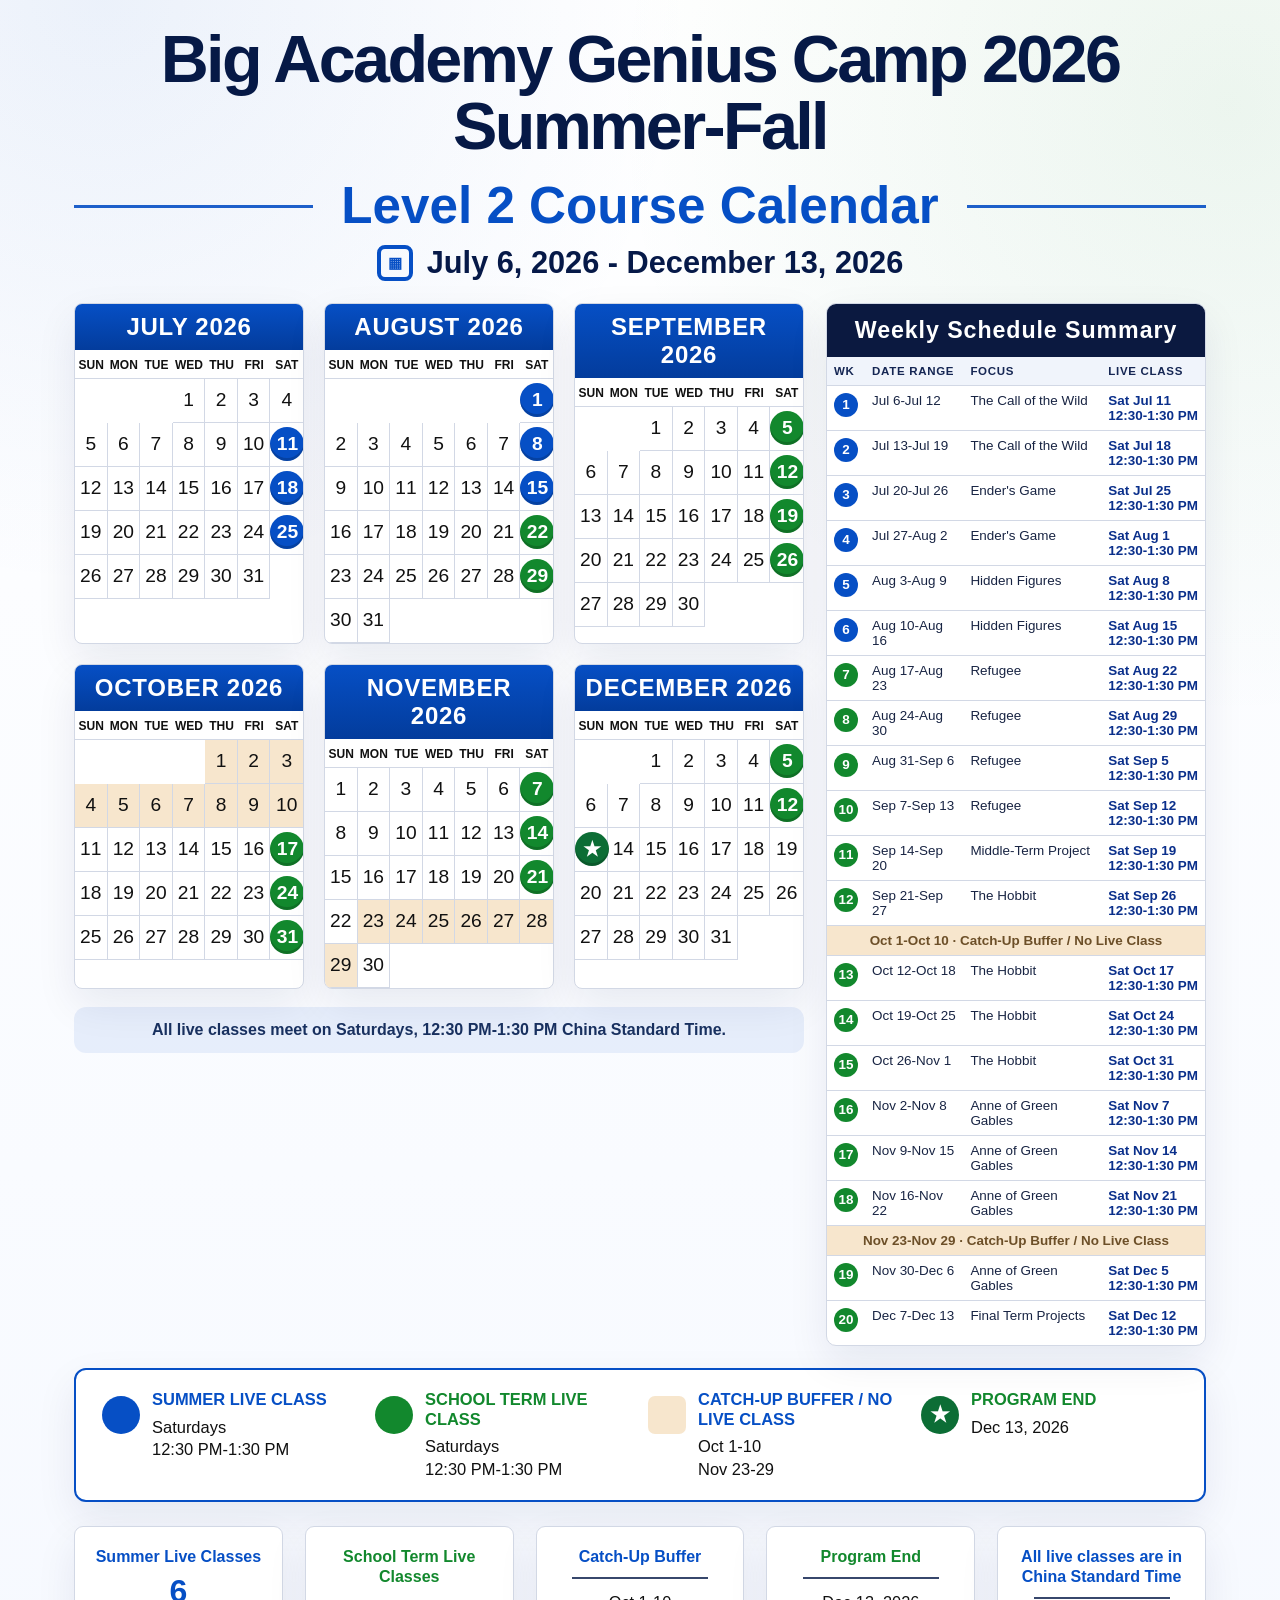
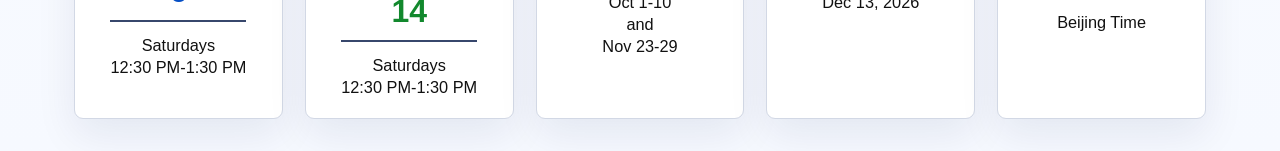
==== assets/schedules/level2-course-calendar.html @ 4bcfdb61 "Add editable Level 2 course calendar" ====
<!doctype html>
<html lang="en">
<head>
  <meta charset="utf-8">
  <meta name="viewport" content="width=device-width, initial-scale=1">
  <title>Big Academy Genius Camp 2026 Summer-Fall · Level 2 Course Calendar</title>
  <style>
    :root {
      --ink: #061948;
      --blue: #064fc5;
      --blue-dark: #033c9c;
      --green: #12882d;
      --gold: #f3e4c7;
      --line: #d2d8e5;
      --soft: #f4f7fc;
      --paper: #ffffff;
    }

    * {
      box-sizing: border-box;
    }

    body {
      margin: 0;
      background:
        radial-gradient(circle at 8% 0%, rgba(7, 79, 197, 0.08), transparent 28%),
        radial-gradient(circle at 96% 6%, rgba(18, 136, 45, 0.08), transparent 30%),
        linear-gradient(180deg, #ffffff 0%, #f6f9ff 100%);
      color: var(--ink);
      font-family: Arial, "Noto Sans SC", sans-serif;
    }

    .page {
      width: min(1180px, 100%);
      margin: 0 auto;
      padding: 26px 24px 32px;
    }

    .masthead {
      text-align: center;
      margin-bottom: 22px;
    }

    h1 {
      margin: 0;
      font-size: clamp(2.25rem, 5.2vw, 4.65rem);
      line-height: 1;
      letter-spacing: -0.04em;
      color: #061946;
    }

    .level-title {
      display: grid;
      grid-template-columns: 1fr auto 1fr;
      gap: 28px;
      align-items: center;
      margin: 20px 0 12px;
      color: var(--blue);
      font-size: clamp(1.9rem, 4vw, 3.35rem);
      font-weight: 800;
      line-height: 1.05;
    }

    .level-title::before,
    .level-title::after {
      content: "";
      height: 3px;
      background: currentColor;
      opacity: 0.9;
    }

    .date-range {
      display: inline-flex;
      align-items: center;
      gap: 14px;
      font-size: clamp(1.15rem, 2.4vw, 2.05rem);
      font-weight: 800;
    }

    .calendar-icon {
      display: inline-grid;
      place-items: center;
      width: 36px;
      height: 36px;
      border: 4px solid var(--blue);
      border-radius: 8px;
      color: var(--blue);
      font-size: 0.92rem;
      line-height: 1;
    }

    .top-grid {
      display: grid;
      grid-template-columns: minmax(0, 1fr) 380px;
      gap: 22px;
      align-items: stretch;
    }

    .months-grid {
      display: grid;
      grid-template-columns: repeat(3, minmax(0, 1fr));
      gap: 20px;
    }

    .month-card,
    .schedule-panel,
    .legend,
    .stat-card {
      background: var(--paper);
      border: 1px solid var(--line);
      box-shadow: 0 16px 40px rgba(6, 25, 72, 0.08);
    }

    .month-card {
      overflow: hidden;
      border-radius: 8px;
    }

    .month-title {
      padding: 9px 10px;
      background: linear-gradient(180deg, var(--blue), var(--blue-dark));
      color: #fff;
      text-align: center;
      font-size: 1.5rem;
      font-weight: 900;
      letter-spacing: 0.03em;
    }

    .weekdays,
    .days {
      display: grid;
      grid-template-columns: repeat(7, minmax(0, 1fr));
    }

    .weekdays span {
      padding: 8px 0 6px;
      text-align: center;
      font-size: 0.75rem;
      font-weight: 800;
      color: #111;
      border-bottom: 1px solid var(--line);
    }

    .day {
      position: relative;
      display: grid;
      place-items: center;
      min-height: 44px;
      border-right: 1px solid var(--line);
      border-bottom: 1px solid var(--line);
      font-size: 1.2rem;
      color: #111;
    }

    .day:nth-child(7n) {
      border-right: 0;
    }

    .day.buffer {
      background: #f7e6cd;
    }

    .date-dot {
      display: inline-grid;
      place-items: center;
      width: 34px;
      height: 34px;
      border-radius: 999px;
      color: #fff;
      font-weight: 900;
      box-shadow: inset 0 -3px 0 rgba(0, 0, 0, 0.18);
    }

    .date-dot.blue {
      background: var(--blue);
    }

    .date-dot.green {
      background: var(--green);
    }

    .date-dot.end {
      background: #0c6d35;
      font-size: 1.25rem;
    }

    .schedule-panel {
      overflow: hidden;
      border-radius: 10px;
      align-self: stretch;
    }

    .schedule-title {
      padding: 13px 16px;
      background: #0b1940;
      color: #fff;
      text-align: center;
      font-size: 1.45rem;
      font-weight: 900;
      letter-spacing: 0.04em;
    }

    .schedule-table {
      width: 100%;
      border-collapse: collapse;
      font-size: 0.84rem;
    }

    .schedule-table th {
      padding: 8px 7px;
      background: #f0f4fb;
      color: #152653;
      text-align: left;
      font-size: 0.72rem;
      letter-spacing: 0.06em;
      text-transform: uppercase;
    }

    .schedule-table td {
      padding: 7px;
      border-top: 1px solid var(--line);
      vertical-align: top;
      color: #182443;
    }

    .schedule-table .week {
      width: 36px;
      text-align: center;
      color: #fff;
      font-weight: 900;
    }

    .week-pill {
      display: inline-grid;
      place-items: center;
      width: 24px;
      height: 24px;
      border-radius: 999px;
      background: var(--green);
    }

    .week-pill.blue {
      background: var(--blue);
    }

    .schedule-table .time {
      white-space: nowrap;
      font-weight: 800;
      color: #0a2f8b;
    }

    .buffer-row td {
      background: #f7e6cd;
      color: #6c4f28;
      font-weight: 800;
      text-align: center;
    }

    .calendar-layout-note {
      margin: 18px 0 0;
      padding: 14px 18px;
      border-radius: 12px;
      background: rgba(6, 79, 197, 0.08);
      color: #18305f;
      font-weight: 700;
      text-align: center;
    }

    .legend {
      display: grid;
      grid-template-columns: repeat(4, minmax(0, 1fr));
      gap: 16px;
      margin-top: 22px;
      padding: 20px 26px;
      border: 2px solid var(--blue);
      border-radius: 12px;
    }

    .legend-item {
      display: grid;
      grid-template-columns: auto 1fr;
      gap: 12px;
      align-items: start;
    }

    .legend-dot {
      width: 38px;
      height: 38px;
      margin-top: 3px;
      border-radius: 999px;
    }

    .legend-dot.blue {
      background: var(--blue);
    }

    .legend-dot.green {
      background: var(--green);
    }

    .legend-dot.buffer {
      border-radius: 7px;
      background: #f7e6cd;
    }

    .legend-dot.end {
      display: grid;
      place-items: center;
      background: #0c6d35;
      color: #fff;
      font-size: 1.35rem;
      font-weight: 900;
    }

    .legend-item strong {
      display: block;
      color: var(--blue);
      font-size: 1.03rem;
      line-height: 1.2;
      text-transform: uppercase;
    }

    .legend-item.green strong,
    .stat-card.green strong,
    .stat-card.green .stat-number {
      color: var(--green);
    }

    .legend-item span {
      display: block;
      margin-top: 6px;
      color: #111;
      font-size: 1.03rem;
      line-height: 1.35;
    }

    .stats {
      display: grid;
      grid-template-columns: repeat(5, minmax(0, 1fr));
      gap: 22px;
      margin-top: 24px;
    }

    .stat-card {
      min-height: 172px;
      padding: 20px 14px;
      border-radius: 9px;
      text-align: center;
    }

    .stat-card strong {
      display: block;
      color: var(--blue);
      font-size: 1rem;
      line-height: 1.25;
    }

    .stat-number {
      margin: 6px 0;
      color: var(--blue);
      font-size: 2rem;
      font-weight: 900;
    }

    .stat-card .rule {
      width: 76%;
      height: 2px;
      margin: 10px auto 12px;
      background: currentColor;
      opacity: 0.8;
    }

    .stat-card span {
      display: block;
      color: #111;
      font-size: 1.02rem;
      line-height: 1.35;
    }

    @media (max-width: 980px) {
      .top-grid,
      .months-grid,
      .legend,
      .stats {
        grid-template-columns: 1fr;
      }

      .schedule-panel {
        order: -1;
      }
    }

    @media print {
      body {
        background: #fff;
      }

      .page {
        width: 100%;
        padding: 12px;
      }

      .month-card,
      .schedule-panel,
      .legend,
      .stat-card {
        box-shadow: none;
      }
    }
  </style>
</head>
<body>
  <main class="page">
    <header class="masthead">
      <h1>Big Academy Genius Camp 2026 Summer-Fall</h1>
      <div class="level-title"><span>Level 2 Course Calendar</span></div>
      <div class="date-range">
        <span class="calendar-icon">▦</span>
        <span>July 6, 2026 - December 13, 2026</span>
      </div>
    </header>

    <section class="top-grid">
      <div>
        <div class="months-grid" id="months"></div>
        <div class="calendar-layout-note">All live classes meet on Saturdays, 12:30 PM-1:30 PM China Standard Time.</div>
      </div>

      <aside class="schedule-panel">
        <div class="schedule-title">Weekly Schedule Summary</div>
        <table class="schedule-table">
          <thead>
            <tr>
              <th>Wk</th>
              <th>Date Range</th>
              <th>Focus</th>
              <th>Live Class</th>
            </tr>
          </thead>
          <tbody id="schedule"></tbody>
        </table>
      </aside>
    </section>

    <section class="legend">
      <div class="legend-item">
        <span class="legend-dot blue"></span>
        <div>
          <strong>Summer Live Class</strong>
          <span>Saturdays<br>12:30 PM-1:30 PM</span>
        </div>
      </div>
      <div class="legend-item green">
        <span class="legend-dot green"></span>
        <div>
          <strong>School Term Live Class</strong>
          <span>Saturdays<br>12:30 PM-1:30 PM</span>
        </div>
      </div>
      <div class="legend-item">
        <span class="legend-dot buffer"></span>
        <div>
          <strong>Catch-Up Buffer / No Live Class</strong>
          <span>Oct 1-10<br>Nov 23-29</span>
        </div>
      </div>
      <div class="legend-item green">
        <span class="legend-dot end">★</span>
        <div>
          <strong>Program End</strong>
          <span>Dec 13, 2026</span>
        </div>
      </div>
    </section>

    <section class="stats">
      <article class="stat-card">
        <strong>Summer Live Classes</strong>
        <div class="stat-number">6</div>
        <div class="rule"></div>
        <span>Saturdays<br>12:30 PM-1:30 PM</span>
      </article>
      <article class="stat-card green">
        <strong>School Term Live Classes</strong>
        <div class="stat-number">14</div>
        <div class="rule"></div>
        <span>Saturdays<br>12:30 PM-1:30 PM</span>
      </article>
      <article class="stat-card">
        <strong>Catch-Up Buffer</strong>
        <div class="rule"></div>
        <span>Oct 1-10<br>and<br>Nov 23-29</span>
      </article>
      <article class="stat-card green">
        <strong>Program End</strong>
        <div class="rule"></div>
        <span>Dec 13, 2026</span>
      </article>
      <article class="stat-card">
        <strong>All live classes are in China Standard Time</strong>
        <div class="rule"></div>
        <span>Beijing Time</span>
      </article>
    </section>
  </main>

  <script>
    const months = [
      { month: 6, title: "JULY 2026", days: 31, start: 3 },
      { month: 7, title: "AUGUST 2026", days: 31, start: 6 },
      { month: 8, title: "SEPTEMBER 2026", days: 30, start: 2 },
      { month: 9, title: "OCTOBER 2026", days: 31, start: 4 },
      { month: 10, title: "NOVEMBER 2026", days: 30, start: 0 },
      { month: 11, title: "DECEMBER 2026", days: 31, start: 2 },
    ];

    const liveClasses = [
      { week: 1, date: "Jul 11", range: "Jul 6-Jul 12", focus: "The Call of the Wild", month: 6, day: 11, phase: "summer" },
      { week: 2, date: "Jul 18", range: "Jul 13-Jul 19", focus: "The Call of the Wild", month: 6, day: 18, phase: "summer" },
      { week: 3, date: "Jul 25", range: "Jul 20-Jul 26", focus: "Ender's Game", month: 6, day: 25, phase: "summer" },
      { week: 4, date: "Aug 1", range: "Jul 27-Aug 2", focus: "Ender's Game", month: 7, day: 1, phase: "summer" },
      { week: 5, date: "Aug 8", range: "Aug 3-Aug 9", focus: "Hidden Figures", month: 7, day: 8, phase: "summer" },
      { week: 6, date: "Aug 15", range: "Aug 10-Aug 16", focus: "Hidden Figures", month: 7, day: 15, phase: "summer" },
      { week: 7, date: "Aug 22", range: "Aug 17-Aug 23", focus: "Refugee", month: 7, day: 22, phase: "school" },
      { week: 8, date: "Aug 29", range: "Aug 24-Aug 30", focus: "Refugee", month: 7, day: 29, phase: "school" },
      { week: 9, date: "Sep 5", range: "Aug 31-Sep 6", focus: "Refugee", month: 8, day: 5, phase: "school" },
      { week: 10, date: "Sep 12", range: "Sep 7-Sep 13", focus: "Refugee", month: 8, day: 12, phase: "school" },
      { week: 11, date: "Sep 19", range: "Sep 14-Sep 20", focus: "Middle-Term Project", month: 8, day: 19, phase: "school" },
      { week: 12, date: "Sep 26", range: "Sep 21-Sep 27", focus: "The Hobbit", month: 8, day: 26, phase: "school" },
      { week: 13, date: "Oct 17", range: "Oct 12-Oct 18", focus: "The Hobbit", month: 9, day: 17, phase: "school" },
      { week: 14, date: "Oct 24", range: "Oct 19-Oct 25", focus: "The Hobbit", month: 9, day: 24, phase: "school" },
      { week: 15, date: "Oct 31", range: "Oct 26-Nov 1", focus: "The Hobbit", month: 9, day: 31, phase: "school" },
      { week: 16, date: "Nov 7", range: "Nov 2-Nov 8", focus: "Anne of Green Gables", month: 10, day: 7, phase: "school" },
      { week: 17, date: "Nov 14", range: "Nov 9-Nov 15", focus: "Anne of Green Gables", month: 10, day: 14, phase: "school" },
      { week: 18, date: "Nov 21", range: "Nov 16-Nov 22", focus: "Anne of Green Gables", month: 10, day: 21, phase: "school" },
      { week: 19, date: "Dec 5", range: "Nov 30-Dec 6", focus: "Anne of Green Gables", month: 11, day: 5, phase: "school" },
      { week: 20, date: "Dec 12", range: "Dec 7-Dec 13", focus: "Final Term Projects", month: 11, day: 12, phase: "school" },
    ];

    const buffers = [
      { month: 9, start: 1, end: 10 },
      { month: 10, start: 23, end: 29 },
    ];

    const liveByDate = new Map(liveClasses.map((item) => [`${item.month}-${item.day}`, item]));
    const isBuffer = (month, day) => buffers.some((buffer) => buffer.month === month && day >= buffer.start && day <= buffer.end);

    const monthsNode = document.querySelector("#months");
    const scheduleNode = document.querySelector("#schedule");

    months.forEach((month) => {
      const card = document.createElement("article");
      card.className = "month-card";
      card.innerHTML = `
        <div class="month-title">${month.title}</div>
        <div class="weekdays"><span>SUN</span><span>MON</span><span>TUE</span><span>WED</span><span>THU</span><span>FRI</span><span>SAT</span></div>
        <div class="days"></div>
      `;

      const daysNode = card.querySelector(".days");
      for (let i = 0; i < month.start; i += 1) {
        daysNode.append(document.createElement("span"));
      }

      for (let day = 1; day <= month.days; day += 1) {
        const cell = document.createElement("span");
        cell.className = "day";
        if (isBuffer(month.month, day)) cell.classList.add("buffer");

        const live = liveByDate.get(`${month.month}-${day}`);
        if (month.month === 11 && day === 13) {
          cell.innerHTML = '<span class="date-dot end">★</span>';
        } else if (live) {
          const color = live.phase === "summer" ? "blue" : "green";
          cell.innerHTML = `<span class="date-dot ${color}">${day}</span>`;
        } else {
          cell.textContent = day;
        }
        daysNode.append(cell);
      }

      monthsNode.append(card);
    });

    liveClasses.forEach((item, index) => {
      if (index === 12) {
        const buffer = document.createElement("tr");
        buffer.className = "buffer-row";
        buffer.innerHTML = '<td colspan="4">Oct 1-Oct 10 · Catch-Up Buffer / No Live Class</td>';
        scheduleNode.append(buffer);
      }

      if (index === 18) {
        const buffer = document.createElement("tr");
        buffer.className = "buffer-row";
        buffer.innerHTML = '<td colspan="4">Nov 23-Nov 29 · Catch-Up Buffer / No Live Class</td>';
        scheduleNode.append(buffer);
      }

      const row = document.createElement("tr");
      const color = item.phase === "summer" ? "blue" : "green";
      row.innerHTML = `
        <td class="week"><span class="week-pill ${color}">${item.week}</span></td>
        <td>${item.range}</td>
        <td>${item.focus}</td>
        <td class="time">Sat ${item.date}<br>12:30-1:30 PM</td>
      `;
      scheduleNode.append(row);
    });
  </script>
</body>
</html>
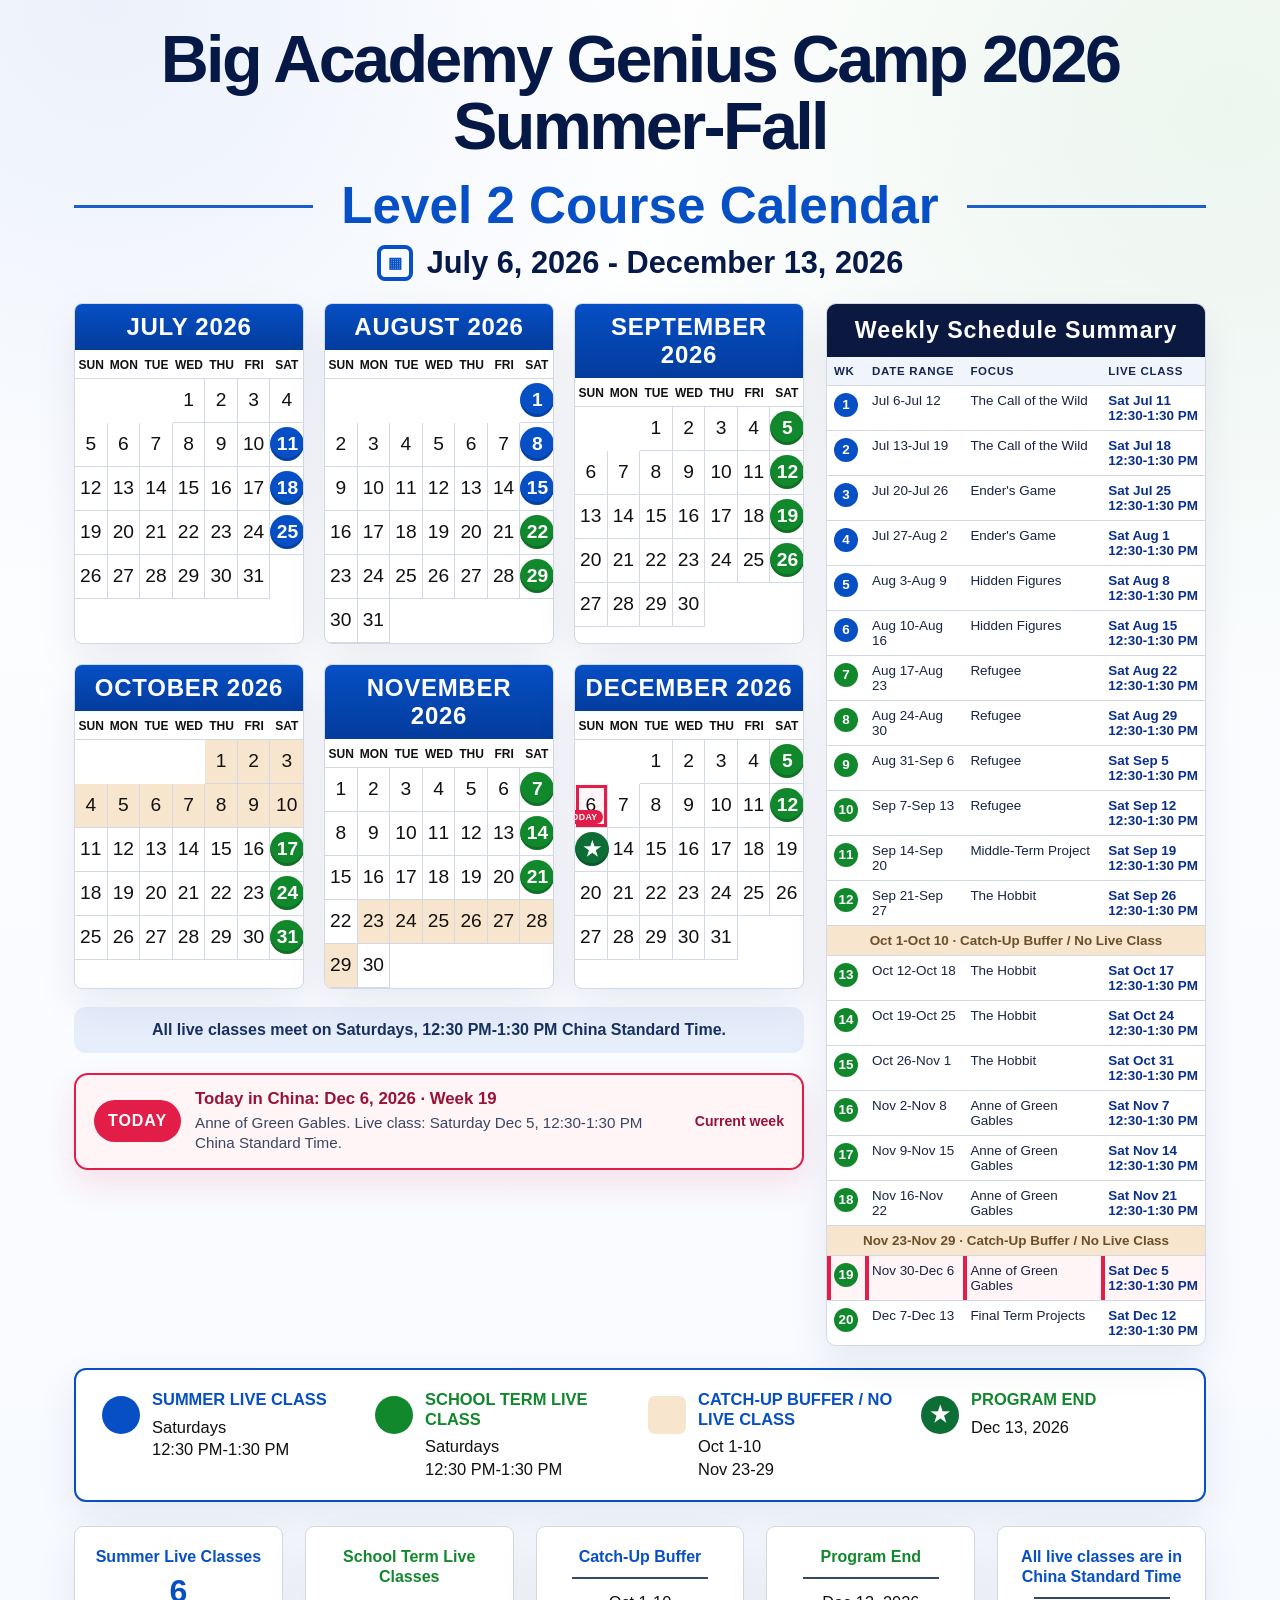
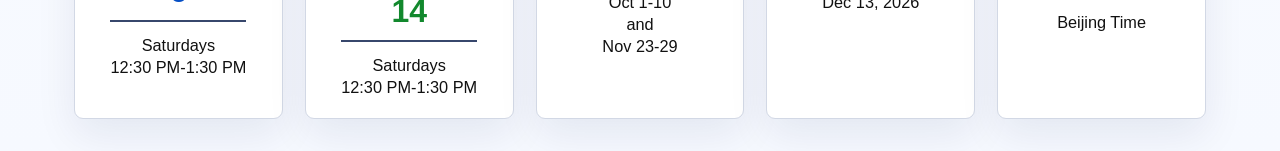
==== commit e1049fa1: "Show current date on Level 2 calendar" ====
--- a/assets/schedules/level2-course-calendar.html
+++ b/assets/schedules/level2-course-calendar.html
@@ -160,6 +160,27 @@
       background: #f7e6cd;
     }
 
+    .day.today {
+      outline: 3px solid #e11d48;
+      outline-offset: -4px;
+      background: #fff5f7;
+      z-index: 1;
+    }
+
+    .day.today::after {
+      content: "TODAY";
+      position: absolute;
+      right: 4px;
+      bottom: 3px;
+      padding: 2px 5px;
+      border-radius: 999px;
+      background: #e11d48;
+      color: #fff;
+      font-size: 0.55rem;
+      font-weight: 900;
+      letter-spacing: 0.04em;
+    }
+
     .date-dot {
       display: inline-grid;
       place-items: center;
@@ -266,6 +287,63 @@
       text-align: center;
     }
 
+    .today-panel {
+      display: grid;
+      grid-template-columns: auto 1fr auto;
+      gap: 14px;
+      align-items: center;
+      margin: 20px 0 0;
+      padding: 14px 18px;
+      border: 2px solid #e11d48;
+      border-radius: 14px;
+      background: #fff5f7;
+      text-align: left;
+      box-shadow: 0 14px 32px rgba(225, 29, 72, 0.12);
+    }
+
+    .today-badge {
+      display: grid;
+      place-items: center;
+      min-width: 72px;
+      height: 42px;
+      padding: 0 14px;
+      border-radius: 999px;
+      background: #e11d48;
+      color: #fff;
+      font-weight: 900;
+      letter-spacing: 0.06em;
+    }
+
+    .today-copy strong,
+    .today-copy span {
+      display: block;
+    }
+
+    .today-copy strong {
+      color: #981337;
+      font-size: 1.05rem;
+    }
+
+    .today-copy span {
+      margin-top: 4px;
+      color: #394762;
+      font-size: 0.95rem;
+      line-height: 1.35;
+    }
+
+    .today-next {
+      color: #981337;
+      font-size: 0.88rem;
+      font-weight: 900;
+      text-align: right;
+      white-space: nowrap;
+    }
+
+    .schedule-table tr.current-week td {
+      background: #fff5f7;
+      box-shadow: inset 4px 0 0 #e11d48;
+    }
+
     .legend {
       display: grid;
       grid-template-columns: repeat(4, minmax(0, 1fr));
@@ -387,6 +465,15 @@
 
       .schedule-panel {
         order: -1;
+      }
+
+      .today-panel {
+        grid-template-columns: 1fr;
+      }
+
+      .today-next {
+        text-align: left;
+        white-space: normal;
       }
     }
 
@@ -424,6 +511,7 @@
       <div>
         <div class="months-grid" id="months"></div>
         <div class="calendar-layout-note">All live classes meet on Saturdays, 12:30 PM-1:30 PM China Standard Time.</div>
+        <div class="today-panel" id="todayPanel" aria-live="polite"></div>
       </div>
 
       <aside class="schedule-panel">
@@ -544,9 +632,20 @@
 
     const liveByDate = new Map(liveClasses.map((item) => [`${item.month}-${item.day}`, item]));
     const isBuffer = (month, day) => buffers.some((buffer) => buffer.month === month && day >= buffer.start && day <= buffer.end);
+    const msPerDay = 24 * 60 * 60 * 1000;
+    const courseStart = dayStamp(2026, 6, 6);
+    const courseEnd = dayStamp(2026, 11, 13);
+    const today = getChinaToday();
+    const currentBuffer = buffers.find((buffer) => today.month === buffer.month && today.day >= buffer.start && today.day <= buffer.end);
+    const currentWeek = liveClasses.find((item) => {
+      const classDay = dayStamp(2026, item.month, item.day);
+      return today.stamp >= classDay - (5 * msPerDay) && today.stamp <= classDay + msPerDay;
+    });
+    const nextClass = liveClasses.find((item) => dayStamp(2026, item.month, item.day) >= today.stamp);
 
     const monthsNode = document.querySelector("#months");
     const scheduleNode = document.querySelector("#schedule");
+    const todayPanel = document.querySelector("#todayPanel");
 
     months.forEach((month) => {
       const card = document.createElement("article");
@@ -565,7 +664,12 @@
       for (let day = 1; day <= month.days; day += 1) {
         const cell = document.createElement("span");
         cell.className = "day";
+        cell.dataset.date = `2026-${String(month.month + 1).padStart(2, "0")}-${String(day).padStart(2, "0")}`;
         if (isBuffer(month.month, day)) cell.classList.add("buffer");
+        if (today.year === 2026 && today.month === month.month && today.day === day) {
+          cell.classList.add("today");
+          cell.setAttribute("aria-label", `Today, ${cell.dataset.date}`);
+        }
 
         const live = liveByDate.get(`${month.month}-${day}`);
         if (month.month === 11 && day === 13) {
@@ -598,6 +702,7 @@
       }
 
       const row = document.createElement("tr");
+      if (currentWeek?.week === item.week) row.className = "current-week";
       const color = item.phase === "summer" ? "blue" : "green";
       row.innerHTML = `
         <td class="week"><span class="week-pill ${color}">${item.week}</span></td>
@@ -607,6 +712,82 @@
       `;
       scheduleNode.append(row);
     });
+
+    renderTodayPanel();
+
+    function renderTodayPanel() {
+      let title = "";
+      let detail = "";
+      let next = "";
+
+      if (today.stamp < courseStart) {
+        title = `Today in China: ${formatDate(today)} · Program has not started yet`;
+        detail = `The Level 2 program starts on July 6, 2026. The first live class is Saturday, July 11, 12:30-1:30 PM.`;
+        next = `${daysBetween(today.stamp, courseStart)} days to start`;
+      } else if (today.stamp > courseEnd) {
+        title = `Today in China: ${formatDate(today)} · Program completed`;
+        detail = `The Level 2 program ended on December 13, 2026.`;
+        next = "Completed";
+      } else if (currentBuffer) {
+        title = `Today in China: ${formatDate(today)} · Catch-up buffer`;
+        detail = `This is a no-live-class buffer period. Families can use this window to catch up and prepare for the next reading cycle.`;
+        next = nextClass ? `Next live class: Sat ${nextClass.date}` : "No upcoming class";
+      } else if (currentWeek) {
+        title = `Today in China: ${formatDate(today)} · Week ${currentWeek.week}`;
+        detail = `${currentWeek.focus}. Live class: Saturday ${currentWeek.date}, 12:30-1:30 PM China Standard Time.`;
+        next = `Current week`;
+      } else {
+        title = `Today in China: ${formatDate(today)} · Between course weeks`;
+        detail = nextClass ? `The next live class is Saturday ${nextClass.date}, 12:30-1:30 PM China Standard Time.` : `Please check the program-end marker below.`;
+        next = nextClass ? `Next: Week ${nextClass.week}` : "Program end";
+      }
+
+      todayPanel.innerHTML = `
+        <div class="today-badge">TODAY</div>
+        <div class="today-copy">
+          <strong>${title}</strong>
+          <span>${detail}</span>
+        </div>
+        <div class="today-next">${next}</div>
+      `;
+    }
+
+    function getChinaToday() {
+      const previewDate = new URLSearchParams(window.location.search).get("today");
+      if (/^\d{4}-\d{2}-\d{2}$/.test(previewDate || "")) {
+        const [year, month, day] = previewDate.split("-").map(Number);
+        return { year, month: month - 1, day, stamp: dayStamp(year, month - 1, day) };
+      }
+
+      const parts = new Intl.DateTimeFormat("en-US", {
+        timeZone: "Asia/Shanghai",
+        year: "numeric",
+        month: "numeric",
+        day: "numeric",
+      }).formatToParts(new Date());
+      const value = (type) => Number(parts.find((part) => part.type === type).value);
+      const year = value("year");
+      const month = value("month") - 1;
+      const day = value("day");
+      return { year, month, day, stamp: dayStamp(year, month, day) };
+    }
+
+    function dayStamp(year, month, day) {
+      return Date.UTC(year, month, day);
+    }
+
+    function daysBetween(from, to) {
+      return Math.max(0, Math.round((to - from) / msPerDay));
+    }
+
+    function formatDate(date) {
+      return new Intl.DateTimeFormat("en-US", {
+        timeZone: "Asia/Shanghai",
+        month: "short",
+        day: "numeric",
+        year: "numeric",
+      }).format(new Date(Date.UTC(date.year, date.month, date.day, 12)));
+    }
   </script>
 </body>
 </html>
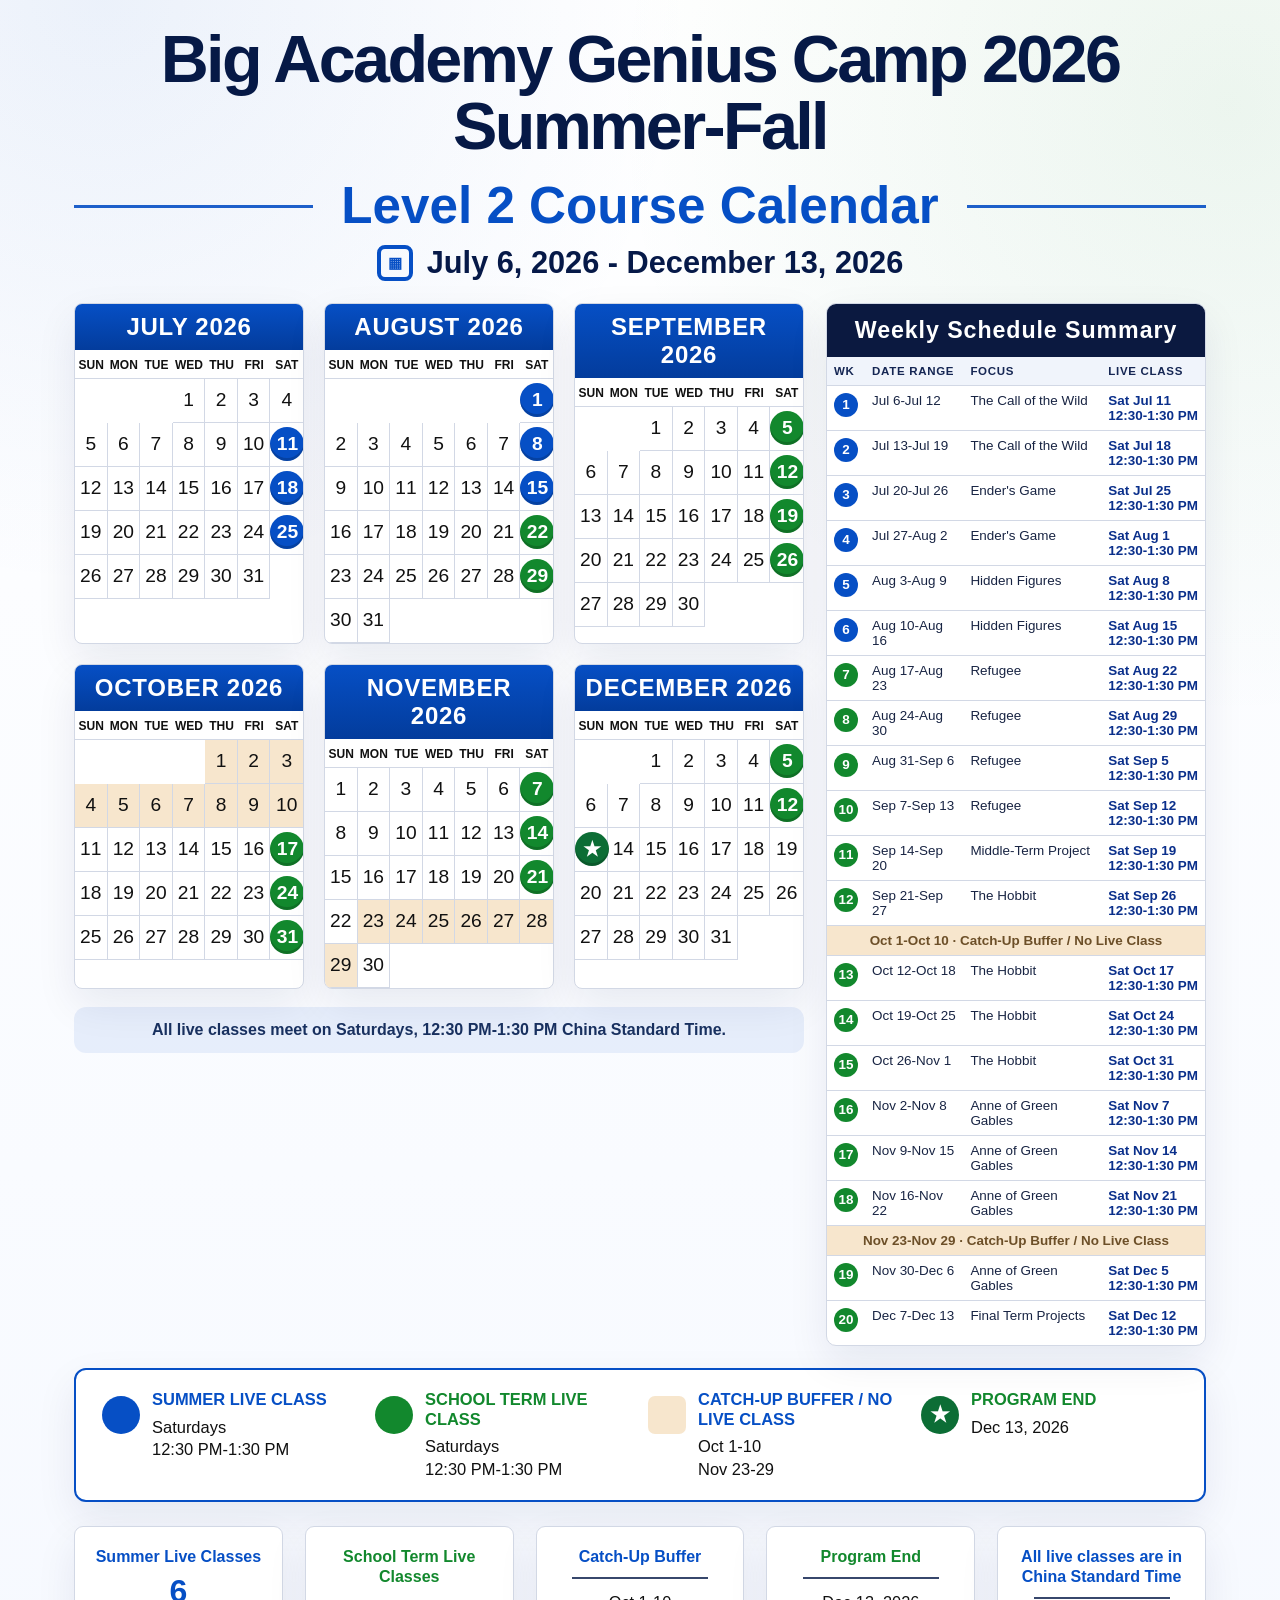
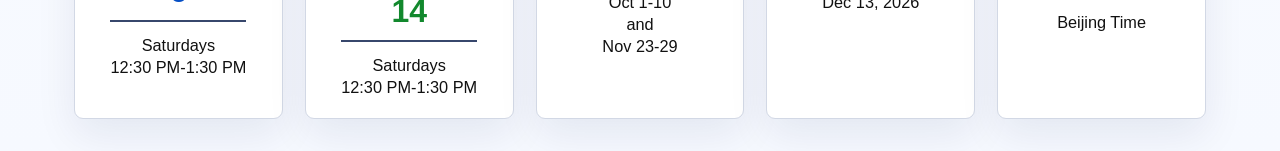
==== commit 9cef2e60: "Keep landing calendar static" ====
--- a/assets/schedules/level2-course-calendar.html
+++ b/assets/schedules/level2-course-calendar.html
@@ -160,27 +160,6 @@
       background: #f7e6cd;
     }
 
-    .day.today {
-      outline: 3px solid #e11d48;
-      outline-offset: -4px;
-      background: #fff5f7;
-      z-index: 1;
-    }
-
-    .day.today::after {
-      content: "TODAY";
-      position: absolute;
-      right: 4px;
-      bottom: 3px;
-      padding: 2px 5px;
-      border-radius: 999px;
-      background: #e11d48;
-      color: #fff;
-      font-size: 0.55rem;
-      font-weight: 900;
-      letter-spacing: 0.04em;
-    }
-
     .date-dot {
       display: inline-grid;
       place-items: center;
@@ -287,63 +266,6 @@
       text-align: center;
     }
 
-    .today-panel {
-      display: grid;
-      grid-template-columns: auto 1fr auto;
-      gap: 14px;
-      align-items: center;
-      margin: 20px 0 0;
-      padding: 14px 18px;
-      border: 2px solid #e11d48;
-      border-radius: 14px;
-      background: #fff5f7;
-      text-align: left;
-      box-shadow: 0 14px 32px rgba(225, 29, 72, 0.12);
-    }
-
-    .today-badge {
-      display: grid;
-      place-items: center;
-      min-width: 72px;
-      height: 42px;
-      padding: 0 14px;
-      border-radius: 999px;
-      background: #e11d48;
-      color: #fff;
-      font-weight: 900;
-      letter-spacing: 0.06em;
-    }
-
-    .today-copy strong,
-    .today-copy span {
-      display: block;
-    }
-
-    .today-copy strong {
-      color: #981337;
-      font-size: 1.05rem;
-    }
-
-    .today-copy span {
-      margin-top: 4px;
-      color: #394762;
-      font-size: 0.95rem;
-      line-height: 1.35;
-    }
-
-    .today-next {
-      color: #981337;
-      font-size: 0.88rem;
-      font-weight: 900;
-      text-align: right;
-      white-space: nowrap;
-    }
-
-    .schedule-table tr.current-week td {
-      background: #fff5f7;
-      box-shadow: inset 4px 0 0 #e11d48;
-    }
-
     .legend {
       display: grid;
       grid-template-columns: repeat(4, minmax(0, 1fr));
@@ -465,15 +387,6 @@
 
       .schedule-panel {
         order: -1;
-      }
-
-      .today-panel {
-        grid-template-columns: 1fr;
-      }
-
-      .today-next {
-        text-align: left;
-        white-space: normal;
       }
     }
 
@@ -511,7 +424,6 @@
       <div>
         <div class="months-grid" id="months"></div>
         <div class="calendar-layout-note">All live classes meet on Saturdays, 12:30 PM-1:30 PM China Standard Time.</div>
-        <div class="today-panel" id="todayPanel" aria-live="polite"></div>
       </div>
 
       <aside class="schedule-panel">
@@ -632,20 +544,9 @@
 
     const liveByDate = new Map(liveClasses.map((item) => [`${item.month}-${item.day}`, item]));
     const isBuffer = (month, day) => buffers.some((buffer) => buffer.month === month && day >= buffer.start && day <= buffer.end);
-    const msPerDay = 24 * 60 * 60 * 1000;
-    const courseStart = dayStamp(2026, 6, 6);
-    const courseEnd = dayStamp(2026, 11, 13);
-    const today = getChinaToday();
-    const currentBuffer = buffers.find((buffer) => today.month === buffer.month && today.day >= buffer.start && today.day <= buffer.end);
-    const currentWeek = liveClasses.find((item) => {
-      const classDay = dayStamp(2026, item.month, item.day);
-      return today.stamp >= classDay - (5 * msPerDay) && today.stamp <= classDay + msPerDay;
-    });
-    const nextClass = liveClasses.find((item) => dayStamp(2026, item.month, item.day) >= today.stamp);
 
     const monthsNode = document.querySelector("#months");
     const scheduleNode = document.querySelector("#schedule");
-    const todayPanel = document.querySelector("#todayPanel");
 
     months.forEach((month) => {
       const card = document.createElement("article");
@@ -664,12 +565,7 @@
       for (let day = 1; day <= month.days; day += 1) {
         const cell = document.createElement("span");
         cell.className = "day";
-        cell.dataset.date = `2026-${String(month.month + 1).padStart(2, "0")}-${String(day).padStart(2, "0")}`;
         if (isBuffer(month.month, day)) cell.classList.add("buffer");
-        if (today.year === 2026 && today.month === month.month && today.day === day) {
-          cell.classList.add("today");
-          cell.setAttribute("aria-label", `Today, ${cell.dataset.date}`);
-        }
 
         const live = liveByDate.get(`${month.month}-${day}`);
         if (month.month === 11 && day === 13) {
@@ -702,7 +598,6 @@
       }
 
       const row = document.createElement("tr");
-      if (currentWeek?.week === item.week) row.className = "current-week";
       const color = item.phase === "summer" ? "blue" : "green";
       row.innerHTML = `
         <td class="week"><span class="week-pill ${color}">${item.week}</span></td>
@@ -712,82 +607,6 @@
       `;
       scheduleNode.append(row);
     });
-
-    renderTodayPanel();
-
-    function renderTodayPanel() {
-      let title = "";
-      let detail = "";
-      let next = "";
-
-      if (today.stamp < courseStart) {
-        title = `Today in China: ${formatDate(today)} · Program has not started yet`;
-        detail = `The Level 2 program starts on July 6, 2026. The first live class is Saturday, July 11, 12:30-1:30 PM.`;
-        next = `${daysBetween(today.stamp, courseStart)} days to start`;
-      } else if (today.stamp > courseEnd) {
-        title = `Today in China: ${formatDate(today)} · Program completed`;
-        detail = `The Level 2 program ended on December 13, 2026.`;
-        next = "Completed";
-      } else if (currentBuffer) {
-        title = `Today in China: ${formatDate(today)} · Catch-up buffer`;
-        detail = `This is a no-live-class buffer period. Families can use this window to catch up and prepare for the next reading cycle.`;
-        next = nextClass ? `Next live class: Sat ${nextClass.date}` : "No upcoming class";
-      } else if (currentWeek) {
-        title = `Today in China: ${formatDate(today)} · Week ${currentWeek.week}`;
-        detail = `${currentWeek.focus}. Live class: Saturday ${currentWeek.date}, 12:30-1:30 PM China Standard Time.`;
-        next = `Current week`;
-      } else {
-        title = `Today in China: ${formatDate(today)} · Between course weeks`;
-        detail = nextClass ? `The next live class is Saturday ${nextClass.date}, 12:30-1:30 PM China Standard Time.` : `Please check the program-end marker below.`;
-        next = nextClass ? `Next: Week ${nextClass.week}` : "Program end";
-      }
-
-      todayPanel.innerHTML = `
-        <div class="today-badge">TODAY</div>
-        <div class="today-copy">
-          <strong>${title}</strong>
-          <span>${detail}</span>
-        </div>
-        <div class="today-next">${next}</div>
-      `;
-    }
-
-    function getChinaToday() {
-      const previewDate = new URLSearchParams(window.location.search).get("today");
-      if (/^\d{4}-\d{2}-\d{2}$/.test(previewDate || "")) {
-        const [year, month, day] = previewDate.split("-").map(Number);
-        return { year, month: month - 1, day, stamp: dayStamp(year, month - 1, day) };
-      }
-
-      const parts = new Intl.DateTimeFormat("en-US", {
-        timeZone: "Asia/Shanghai",
-        year: "numeric",
-        month: "numeric",
-        day: "numeric",
-      }).formatToParts(new Date());
-      const value = (type) => Number(parts.find((part) => part.type === type).value);
-      const year = value("year");
-      const month = value("month") - 1;
-      const day = value("day");
-      return { year, month, day, stamp: dayStamp(year, month, day) };
-    }
-
-    function dayStamp(year, month, day) {
-      return Date.UTC(year, month, day);
-    }
-
-    function daysBetween(from, to) {
-      return Math.max(0, Math.round((to - from) / msPerDay));
-    }
-
-    function formatDate(date) {
-      return new Intl.DateTimeFormat("en-US", {
-        timeZone: "Asia/Shanghai",
-        month: "short",
-        day: "numeric",
-        year: "numeric",
-      }).format(new Date(Date.UTC(date.year, date.month, date.day, 12)));
-    }
   </script>
 </body>
 </html>
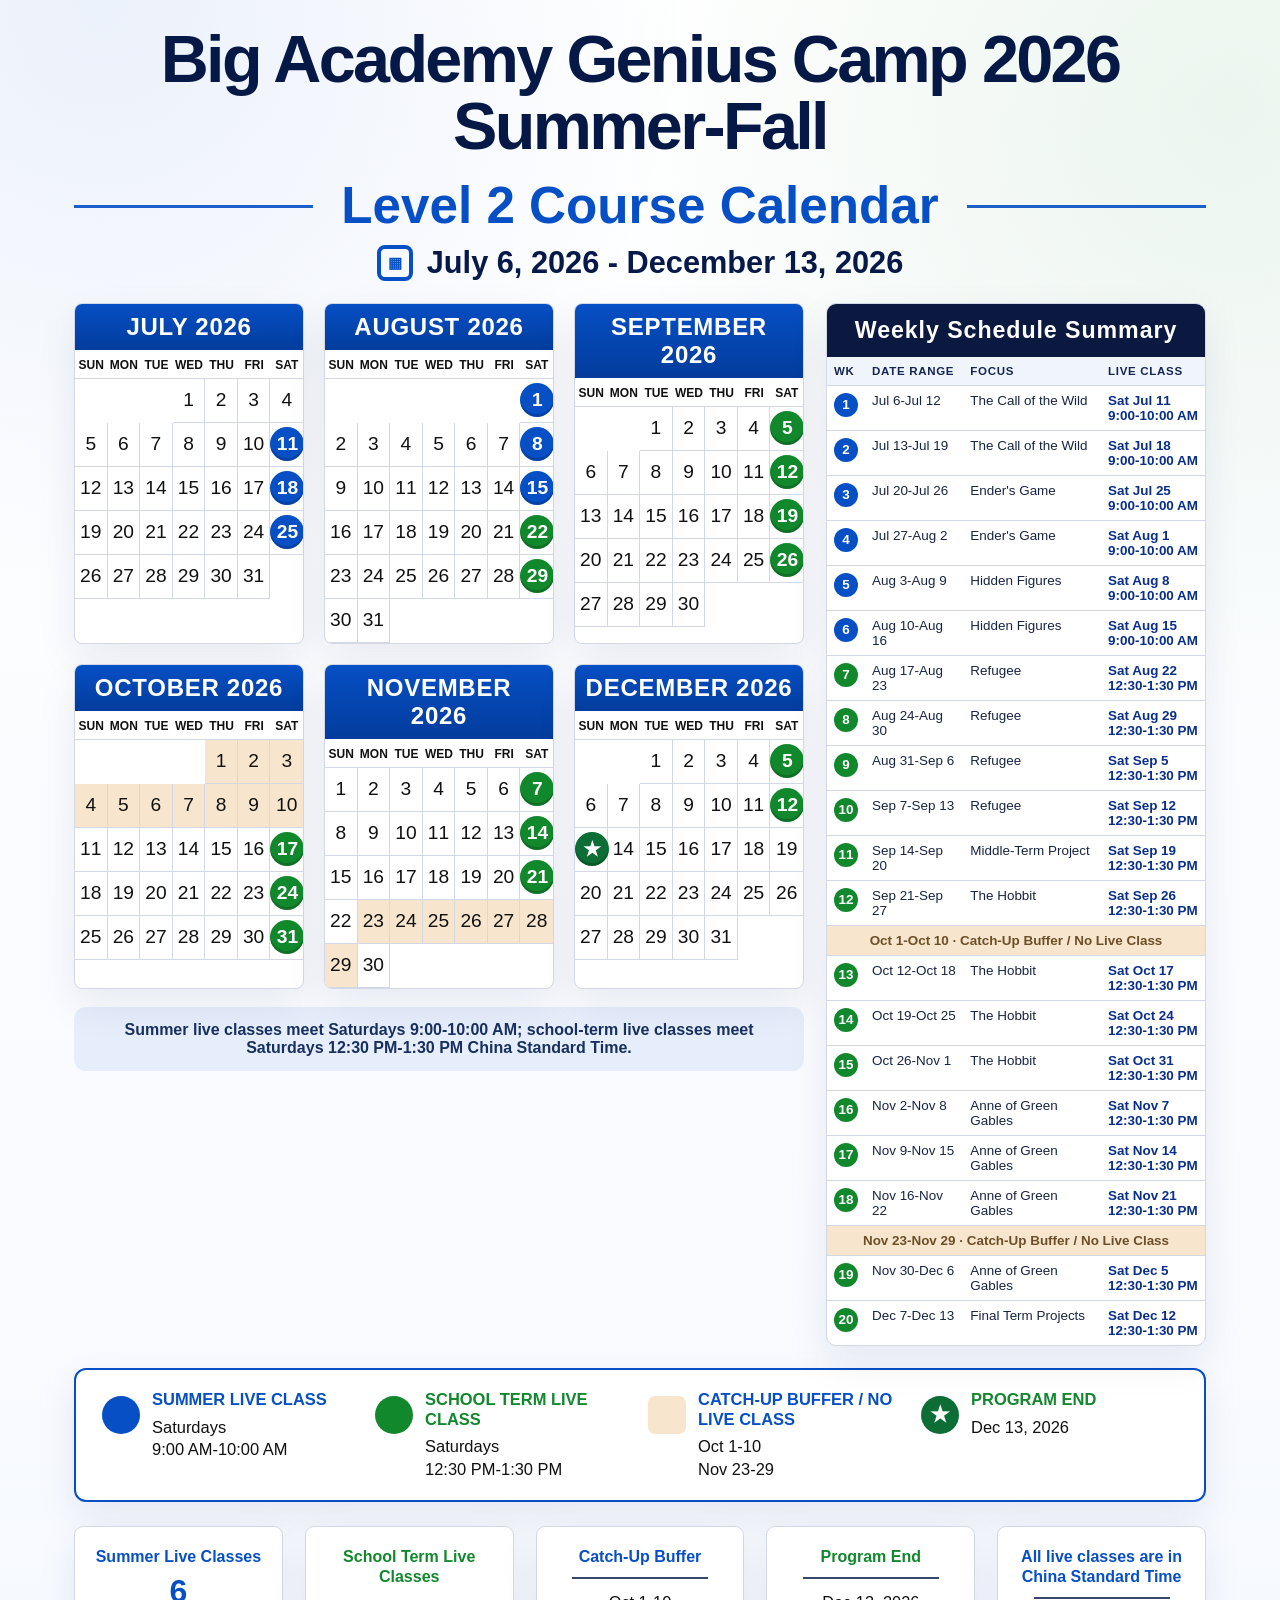
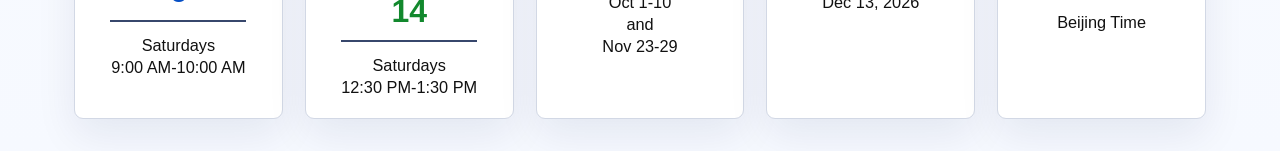
==== commit 80d7b0f5: "Update Level 2 summer class time" ====
--- a/assets/schedules/level2-course-calendar.html
+++ b/assets/schedules/level2-course-calendar.html
@@ -423,7 +423,7 @@
     <section class="top-grid">
       <div>
         <div class="months-grid" id="months"></div>
-        <div class="calendar-layout-note">All live classes meet on Saturdays, 12:30 PM-1:30 PM China Standard Time.</div>
+        <div class="calendar-layout-note">Summer live classes meet Saturdays 9:00-10:00 AM; school-term live classes meet Saturdays 12:30 PM-1:30 PM China Standard Time.</div>
       </div>
 
       <aside class="schedule-panel">
@@ -447,7 +447,7 @@
         <span class="legend-dot blue"></span>
         <div>
           <strong>Summer Live Class</strong>
-          <span>Saturdays<br>12:30 PM-1:30 PM</span>
+          <span>Saturdays<br>9:00 AM-10:00 AM</span>
         </div>
       </div>
       <div class="legend-item green">
@@ -478,7 +478,7 @@
         <strong>Summer Live Classes</strong>
         <div class="stat-number">6</div>
         <div class="rule"></div>
-        <span>Saturdays<br>12:30 PM-1:30 PM</span>
+        <span>Saturdays<br>9:00 AM-10:00 AM</span>
       </article>
       <article class="stat-card green">
         <strong>School Term Live Classes</strong>
@@ -603,10 +603,14 @@
         <td class="week"><span class="week-pill ${color}">${item.week}</span></td>
         <td>${item.range}</td>
         <td>${item.focus}</td>
-        <td class="time">Sat ${item.date}<br>12:30-1:30 PM</td>
+        <td class="time">Sat ${item.date}<br>${classTime(item)}</td>
       `;
       scheduleNode.append(row);
     });
+
+    function classTime(item) {
+      return item.phase === "summer" ? "9:00-10:00 AM" : "12:30-1:30 PM";
+    }
   </script>
 </body>
 </html>
